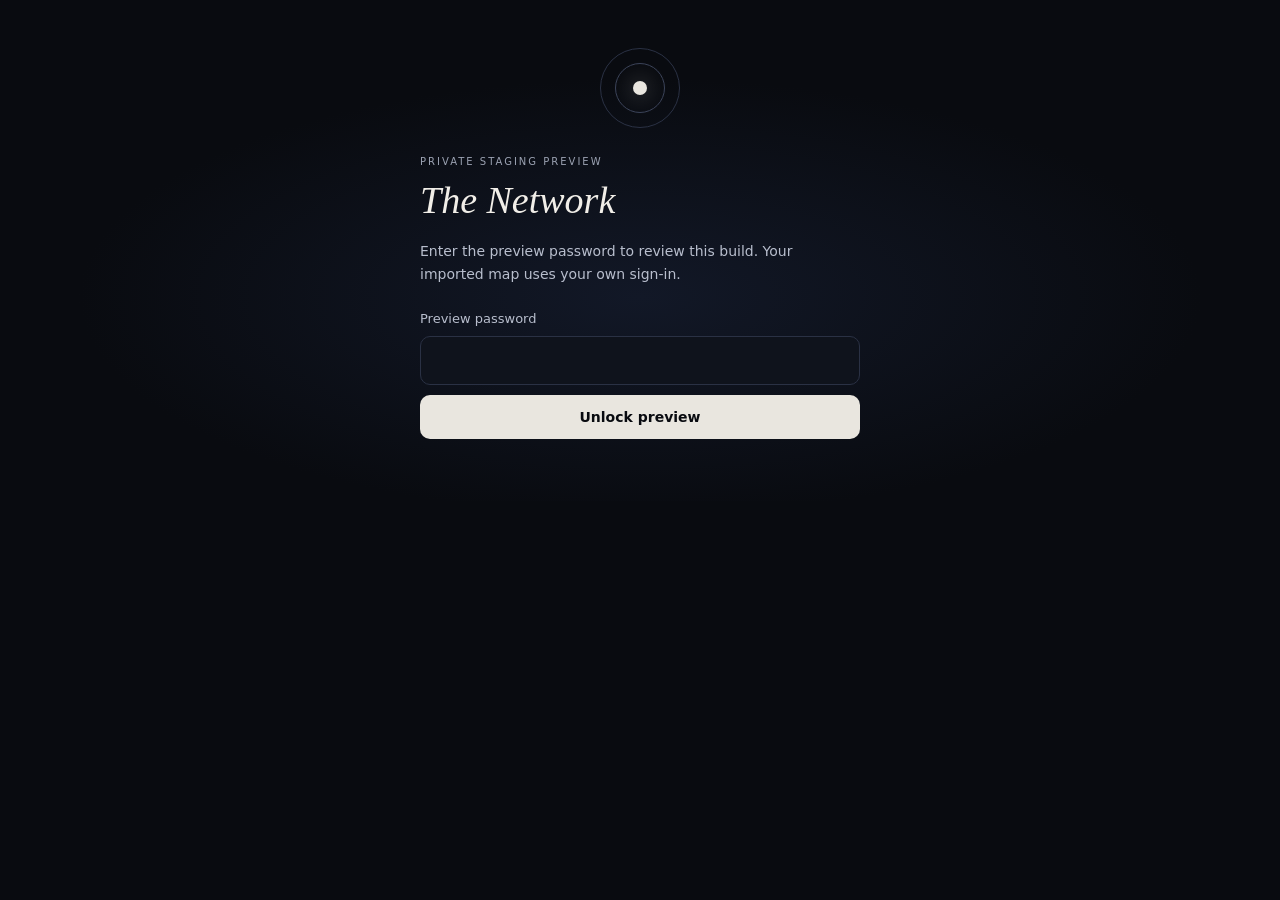
==== index.html @ bd2edf00 "Correct preview login copy and Google origin referrer" ====
<!doctype html><html lang="en"><meta charset="utf-8"><meta name="viewport" content="width=device-width,initial-scale=1"><meta name="robots" content="noindex,nofollow,noarchive"><meta name="referrer" content="strict-origin-when-cross-origin"><title>Private network preview</title><link rel="stylesheet" href="assets/community.css"><body><main class="wrap"><div class="orb" aria-hidden="true"><span></span><span></span><span></span></div><div class="eyebrow">Private staging preview</div><h1>The Network</h1><p>Enter the preview password to review this build. Your imported map uses your own sign-in.</p><form id="stage-form"><label for="stage-password">Preview password</label><input id="stage-password" type="password" autocomplete="current-password" required><button id="stage-unlock">Unlock preview</button></form><p id="stage-notice" role="status"></p></main><script>
(()=>{
const P={"salt":"Au4tWmNJwWxFc4gWKymtRw==","iv":"fUVju9s4BcQGCVAs","ct":"70nQ4s9HuBcTxSwRVsxAvwhmeAcTKz5acmbSpIdSa2pWrrv5JM0Rvv9e3Obgh4wQY3N7e4azmtrQtSpTWzIvoyJknqyhOQp4kpd13QrbCmjyNMPVxzlf8PX3AMCC5Ah+R8bvBgmIc8z/QDS/rve4J3Kad4bZR976+WmpLRI2pNKNTR4YV02qc4V6oT5OExnTCoj4JjywV4ohoKOAaGGEwkud/knlX6H5sjfRgt7ZYydZaPcptr604xF6oxABgc4i4q6S4VBK3s25Q2++b9hs2rJvwmFNpxM1HdlEGxHNtd6itchefdnZDekB8IJCZDNvrbN7W65Jyo12flD2qgaOBmUAbul2hse4T/BZLsXY9BI4Wn2vOn4hpKvHXSPtHnzFEdkv59KawVHXqYUrbhCcXYqH94hGvtErv8AeAC7/SNYgFeosKVoTzGOuYL595V1vSMlLll9X8w7TfJ7DHj7ykXdH8Er4yYRldbYFmaNW7s94qNC2tzkXhuxbD50XWmorVvJc+KbCnrzlTFjaAky/tmYFQcn+pE/W8ICs5lgMRbIoK1BY9HumxHF+51DEkywaDHeRhDdsXpJV3Na8gwABSQtGeXSK/zTXIjuKr5/3+Vt3ZWTx9NGoQxeJqt3rB9d+X1gIlJI7jMfs/qC+/CgcnufaNbI+P5umH1KaTI32qPqMfyjvC4wW97Da8ofpBN8Fz9wf8Bph7HYKr2Ok9KVRigBJkJbCAoBBm+QKie/BVxySjpEQEWwvAcme98mHpTl08RTkbunJ02m5zJxcm4fo/QHBmb++U+74nLN6sBVYhLqhM/i3mXZTEFthgAJe7w9NT9q6877ja8o0ZH6iuNZ3gm30DsdWFN7O53KlW+pzWLKH2qjDsxDAapgKfJSeSIb8hi2fvhonbanhiMebJjJqkB4HLtB5bcdJ616cq10GrdnA2kYVxPKV0mtWmaBcP6MG4bN/BrSsGrSsi52wJv+TnmanvoGX4aV+z3iG/MDbQJMRUNEFFJgCF5Yx2Fb1U88rd6J8c4O/RzXTG4ieNi7lFfLPFjyNTI1pFWDtStrbEkwmqTv6T/e8o0qU7Ho2PSEGyp2BDpgJ3WaVAmsbcwPo9NXAec8OB9yaJy4LMz6big4Rz4FEynBKpfNtGAchjZvIK0M+Eqcu9Pom+VRbjgJlBSYGuGTnLpXCKgPOA7V5nBGGMuPm2p1Bwkmb451hG0p0ITosPlsyKTrdm/UDO+SmfpUHnI/OaIaBqt8I5TQ71LC+Bzwcn+orgSv5/wV/XK+/c6cvzbAdHmr3go8xRfcd3NFjYF4j1a88tjVExrjXZB8oKFQ8cUqwWieh66j84ss0Bf4KED4pODznW8x7zL4RX2nV8YxlVG0TCkb4ovSa4JbEcbU/i36M5lf8lh25NgUlKEwWCWZtkQTB4igV0yWy0B0uvVKsP+WFfayUjyYmy7HJDufmI3Y+CRC3N4zAOHQugOtLg0XMvzOEQ5upZj8cHyip5AKA6xfyx8W1HVQPfln0/8RXOT5XoG4ObyOHhkYTD4NjdJX1gQlrnykoVclvsnHTi4NdU1Z1+hXs9l7UD+/uuo4Zj79k2LXrUxQMa5SlhunVaaNDeZ/2/8BeScsQzz55u7JTKbifmYHSvom8sDujktqytl5MimBM8DpR88Y92GkRvSTihfV8WKESlQrcCRc+c9Q2vVw5tcSZVhNG/vTVszTrVY9fvllfzFTl4mgEdgzAQFLrNDqaZ+EY4fg+EzC5NMk0W6Z7Rs0+P9lFkIa1fV30rD6AL1qWldI+AJFQQaFk+xYGFLQDEVGhuOpS7gvEc3Q15vOQnALibeq4zEKf1f6MWcPpt20wNKwk9M9e3B3vrD4h/syQXbqvSV7Witixea3bwTUpAE3HPfWvXjW65pMwmBpt80muZ4qrLc3MgRnPlSFxhXpP111mUNGMz9k+ORjNrAyodcsq/v+hqiCWYGvbFs8SvEuBCHNW0FTKjMqoHZm+pUt3eGkynYomFaSDXxehp7a42nR8L3RcX/+9cGwrKWGXzSMyTPkEI1GvFaXi8yaS9XaKEfWBnRjPuKF3Xd5yENmNXF0bQjb4uqBMAXdX+ApfrMJ5/[base64]/nJCOwzx1DcExTqd63kO0odIflJCN2Esb945uAFaE5xoYrlUmy39AIhI5H1QV8FvqSBiBDKmQ/awIyvPzgcxoztg7C8T0AZfGLRxXIYtUQSBUpuBFuRAGNH8+18d1JXPZQiAm2Z8goIAvKL+cIZ19M21pka98rE1UFnDm8NHfOHVSRXJBfQEsdxeshSriEdqzoinSDcFMi04Z+9CexN4xVK4WZq+FDoaITGdcXqLIAPp75WM+Xtm2c3C0bZfyvsNw/[base64]/JNXsRMFtDBvplxw7J61sMFq940vpHEfSBHSX7Otn9+PpKQJ6syHt8MRQClLv6IbByAgy9OP2bFsq8OXJZ8DBfwyFjjA9rajwtN7rC2CN7/[base64]/glMbNQPvDF714neMtn4qPHPrRrcnrWxt0g7d/ypssXezIIVgtTeqpA9GmzBWmVepAgeO6PoqHuG9bfZQzWAgoAfrtvFG9TNpmcRD15WqUAaAItA+z+MWtD2rLt026LnggmiKt/M7ZouHA1QpS4Rgjt6JkmeG2RmqPCaSgytN8WxEmBQ58jTvLK6liaS5NKVjklDc4HAYoBPrdV9cu4P/6F6ZqNHHGGjDfY0/7MqTRoN7Vt7nHv8XrjolQtWhj94LADJaOH7imD4jtjKn9RH3CRHtderLU2KSZJ+r56FpE4DCZzPDMFMDPFEu0Q6CvDescxAno0oJ5l4VqytNQ4UACQDEKins0eSxBWDI6tl7N9/1hGa4d3DxnjG+6mvtRCp+71P1GyelL4FyuOtdhg86Sh9owZAHHK/2izDvQOP/FemsdmeniwYifozpoxpFq/xkbPni3FdnFZkxuDBHkAYJdbdJoHW59AyTFUeFK6Fd0zquWAydMmlO0QNAbJ/bicoCbyyvejjXaF0pNnAI1KpMf8gsR6SD2L0UvIwL6EKUjtVDJm24bng/OaWU2FVZRpbvvdrsMi2RNK+4Hp77eLR1tuMOVXsZlbwDdVT2spM5mjM8jMzUrqjBNC3J/cLCZPL/GNGFLDfHLoLLb+jaV/Zml5CZ90j4bFBnAB7+LzPI3auwAMv0Kk0s4hvqrGeK58lJkXW8P/by+vct8Gp7z9t52um1Xd1nwztNqenZ+HG54n+AYosymiIo0O/2SZb35wXw7SpaP4yhUxNv1CN+0iV5vz9njqKP2VGL02WmXdgrr1a6UY8/GiWbvo+vgrOQNfN2y7oO2y85z6Quy/c4LWKT/8PSUkwCYgs5ZD9H7f4gr4MceDplTEt1/XSzkcF8VrV8rploCA92B8rk+gpfdnjISzOJHI5blj4U6A73KrnBJQ1rloIQu8QOtkwall7HZEwGfutQhFI7TUCnfxoLgBiK2L45SnUw8GV5M9Oz57CD2UVtkTKlGUE+snmkl/nvZwtmZ78QOIJuWsattQ4E4qDF0qvHBt7FLKxX+K7aOudfdjM5XrRRSAWtQw9THRTsjza4PLqtSSiQVrHg1Yc6qlNTXZgTq8rDwLjlmEOgTLyNQcfEser3bNnmPMVbETgNJ2RDAGH1Wcd2eVjvwV+U3iHaC0OVbD7tSuZ5NIuMW21EGtFS+n3CP/CT8Fgi2gn0JexpyXh63NthVG4AuR2XEO1kaI1MNb/I/ZirjtfkD/l2NRm/jzO4OHui7ggoKpfeQ1jAIf92r6kOiv+1WHNj1vqSwE/BbP/mWPWpOPAmVn26V3geXH/u/W6W60Ar5Pxm+VXuqxL9XWmW34j4UVjuw4VTJ7v3O/[base64]/rJu5P07rda529bD0o3AvYMQBE94nRmUAnyApYQXVngIn2nN70ZCt53wSyqDK6ZDhhocNJY5mXsn2IszDX09LEU+zbT3PHJxEHQnGf9K9HCYtzzcLJ/4EF79Ve8c1NlxHdrAup5WCagDZmivInh+XNL4tI+G12rmjVWjXG85Cjh1CXel6wHI+THklJQRsmfHllrB3c2NeSEoNHDIQHTzELBe0n9khsjyOYhgWHi+ZXkqcShC4vCbrT26BMRDxIJsfnC3eOdb3XULTYADOJ/08gGvFUiQD2wDS2E9sVXpwabYN7Ljd9eHez+VuNSriL8bw7qLpGhWR0Uc9ivZK5VpVDN0uEZJijgn5ZH2uVpHe4nVlyPINuRUw9s0SBfilgjAfWCEbMMecf0EHhpOpAn7XhxPz5O2Uj4dRYvc93SAZA3NLcNZQ/[base64]/4xQnCRhxlW55j0XccPBbc1T7B9aoj107MbCvTP9zTziMTSCuEmxTE8JV9VsfU3bs+6LzpPFQbkW9Pz7Nqmh8GdIDPJ4KqDiRwyQv0jCWTv3urJv1Q/4xxipVoojcgxmrqjA8qZ9vFgWyaNFmQraN9WhIwtSefMIE+zJR+a/ILZD66D+Wc26BHwnXPAGiEO3Yx9AJieazcv+kleV2/YH1rduAGotet8n5Y4SxvsGZnZSlxwujFuepj9KeK4clSWv8tLgk7Ihk2zktYaJeFRMLTaCLEpVAGhsww4s84WhYROKE9qI1VyN6BCKcRPA1irQDG2fZkFDMSUMDSVgPPSI9btKg2cJooHkqXlIpjOWrIVjNaovwOonChjvpL5pFqJi8zAxb5/mX3Q0sOLW2bDJUHKQPLuTEoUXyi8qRprRI6y6g1WAYESHAwbZsEO9TxCmKWz+4IJ8AWpqku3m6uNMrh7oKN+E0g6T+qWrSabCJo64CGPexPB7UMsB7w/g+0F4ph/ugunJ3hyg9lynDNsjaIrilToSFS2y4mrOXM/kJ5xPKWr1APHwcy4f0cmLkHOApXQ1PZrE5U6DXaPy0AsEEeHjMnyjlwA/a14IFTEd1761XEL7KjiZDyahVCo/ELf6SsMxAcyeAmSUM7KjbUKzsXhAuFPHSmMTr6kxDM0cKDFcYjg3ZsrjBsVziMnRtJGg0f3+GOwL81T22JVd713baZrvCpVdnjAErzDbwkXdiZOPeJON9EZe3XfRb6a5qxA8EhF4dPP2F9RbPTGudVSj0SgHUpHafp5MXxnWJq39cd/o6bLg1X43tZiajHHo/[base64]/nl8kU+BRLW0cas5n05ArLH0QX51EJFpPWPS9yByvLcyOry+6+wd59JN6NC5H47er7ALMVHVwtrS4al0v1cyK6S96Yd5DbPKKBBrwplGZsWCxMhkuQ4OtmWxEwvI7dwGVAa+PZWfabfUeXMxt4FEXRr8n7Iel8Q/6GhcCJw9DEhHHG+4wrTDC6MuWkWFLrLsHPDf5Jvv3arbhsbvK9ExUnRmfAC7UH2PBzFzAnfHL8pPhNYa3IARaZwLfVkWMSBgOjzXzjBX3P2CtvCjwVXwxP5cBBeDuCEw9nD7b5o2K+XSvZeXV9OzV0oJVTwiBHqFSqOx+i9jkr1pM5kuM/HIyo52mZRkypS7MQ5aqZ0VQFDpp0Ac0sRSChF5BVTzDGo26Z2uDWHIrn88M6fJ/1sUHnCpMfJw4yI0ryhev8PX2eN6ikpYY9KvthfR+scG3VApzi4sw30DiMrxX2OpiI05IqFv3s8aPQTCqx2Ccz8u1HjV9aiM/Y5LwvzWpEv6DklC+RbLuJ7Yv61EeI335THB9Aem22DwHOq6sru050CLfYP8vlM1fvZWPEBt9NmrluAP7dHCa8bGK/yLdxyLEZwIjM6DBs7QHVj0j0+QjEGMW8SNMygUD4Bi7RZT5AV+uqPvoWv4sUZYuWmSqPLqeLBLzo4lWtemxjorGQahGZ5QEfRpPqnzs/ZTE4AtcjBdfxgJmEbl4cOJCTvSb2X1NBfU6cKBdoy02pwp+vqN4AW10E/jpfotu0NLDrOxIeKkOugqBGOEA/2RHm2sj6pnRBd5B2DENsxMv8bk84iap35wlK9XrYuwoWSERK3R0wEU2lLDzig09R3lSdlXZhrLVBmItBzlprTmdrb2M3d91o0PFsUlqUrKYEgC3gM20+qe0oNIpNQMnrAYN4bN6ZYQeogyv+SdZmO89zJEVij1zrXuJMQRp/jUWg8+QlSR4UZrygf5cD3KyAvdkCH3bKcq3vqfn76jEQGA/g7AAhQlgSJMvNnL8Ns6IFo5mlj7eygPoWUJqweqZyvxOdk/UeG30oFOaRlDM4w8Kawtf1PAptiS3GpnXxtTQMpxm3XtJseA0yleR8PuvZoMSSnoYC9+/5iROZSWf3MSG7I28I5E0oPfiqSmEFQgJUrrCd8yz+1No2GS6UTfUW/XN65lKpITNyA+pwvv5Gay80N0DSSgo9Wi8sxi9Tvkdr1Yv/k8WEcons2eTDH0gjW0MlSAvNVO0gKip24bx1JMi84mtWY5TedTxSCc1joVfRMVfSi4ppm9Hr4eWLRPVLEOrwhRgrCZx0A1BOvEp0+Sk7vVj0gbeW8Il7RFOJP0M/ByY5xZU40sC3dnjfNeUxmZ8eOI98E3Jq20WwVGkalUE30ncR811wW/poHspbgfMC0zZz2uXnrSehq8YCK2stMF8eyLHL16DEy/nlmwi2xSsd5VTHwT66M4pOsFrxCGNXPUcLse/dSEU2CwNvJ/ULI3nAS1mHZa3ASqcGHeGW9c7hQI6CQeRDaGFcRByLvuBGRIYbVPxwgmOBl8KueeT7zx1P5lWLv9ch4i7vZDpq3EdcySkXMb3/Kqwqi6P6p7P1sewzG46pyKttIps4dDz3XVcYdl9SynbzlHaEU5Ap6QazkESKa9B1aKS4Ql0ytAK5b0gOyy4H+5d9aaCh+d66XG29pBFpoEdxlXh4Rg+mURsASY7V40q9uoL4pew74zdCOPPB/sC+j/HsdXOO0R03RTstlOR6N+N9w/IbzkN7eKE1MKgxK3UZPJYa3ipC3JiYRdvc4wNv9mSzJzDMYzF/VvFZ7+T7VV/rIReguPYQ2cPevMc0Qw+6vSdMKY0RDRhBsaNSPt9BuZR4i4mDa+RPHoJOFVutgxx05DL6DC8o6BOzw29OKOkH2crfoZPgSIYr7UcwPKf2EuGVc51Pf5vtmvIYpVv66EeUKzSuQM/0xfQDKIYkGls6sbGNMpCROTWiJhF5FIa8xbtpwlAOE7z/VM+CbZ5V+jCPSD2VPZYlZhiBt1SWE0u+/sBu03cJotGJeAl4NMsjA/CUIG5dZIoVwHWjJ0NWLO7crL9LNHeR3c6C8yV2zaOQjHkgSHPm/0eScxTQC32UYbVwlzWixeDQumYlrVkdnn+mCEp4vm1FWYkt6DpThA9ZJK7Y9Cv65Scbgd/FNR7+qjdX4eUDdntjkWmdCD+rHZbZsCpNpUpG6YGJqUkfIj5HECnkzUAhat47WbGIsk7C24ZdBRhpJY6/8YsRbwkxeEW0EnSClSy+ZDWRJXh+YqNW4y7jG/H8gsky9Nzbb46tA9SUrVbPkmkZ9jxmVWkl8pi6nUxbkh2/Kk0Rmcy1UNbYth2z9fOjPx9EEy9jBo59jIV014BM6ybQOZmO4bD6DFLiXKjijKKFB5Et0jKqA0lYkbCxmOBMvWNMmkPlUwqcZbg/Z0/tdUPoxfe1MKYA0FuOc++YSF0R5ahXV++vtrnvCSPqWHxIdCFjjvBcc9wve6Cnzwfi9OiBvy6GgEBfA7l967mseTqdk/q6RzRgK9MHreM/6vbSrHskEDpRgmH3gxkoLcSglKK0t8iWng95hzU8XA4Sny8Ns1PP3EB5JZOV5aENj/4o1AkRTtB+1BvU5bMPm00a20Y7QppYJaP7c8KIuwA3oSVBqtNZCMN1X35nDEs5Q9w1pPfp9IDOlahnZmMJOLY2n+UlCQ66Uy33KgTVLB2fUSe7KBDpyNWxZajOrMCUqaGjCYTwvr9k3uw9+xbP5dK7tJ+sil8i7bWtX2V1a/iuEQM68argBZZ2TtModoZtUEZquNcxpn3iEJ9cLlrmS5iVaAYD8iyr2qsFWqtN7nNZapZpDOPy9U+1wdup0Snna51dH/Z4MhSuwaetaU/FWXit90nYCe85d30HyiZPlJEzfy4TJQhCT4LtvMtAZFeR0JAqxkIlK3FtLbrNfzIMu5VXzN7xuhko9h56oZ/rorbXgTtRIZqMtHiWz2zwMnOzC4VSRlA1jsUz5QqNthy9yCn+CKHWS+Mf3DzTTkfF91KOjJcru5RVwlPHI+ddTsOJF2bpt/NUgpLJp44PML9zbagHVsCadC+e2sEMxjx4EgxtYkSgzcFBJDn88otnPJvnBbW+lzpIhe7XzhkSPmdQAhGtEBSFWZ+tIo1mCi+0Ys+b75iPfX4rb6gPZqw73cfNZ9PRsEmmkkpSxLNlGJtUpI4eQZO9JV3kJjkNdnareNqrHb34h4Dbc/+GsA+NHaAN3sXlrZ8wQirdeE87OhF8VvQq335Od6E1RICbw/8/[base64]/DrK+hrvgQImqgIi3p9UnRbqqSxF33gITR9Yfzg/Dto5mdcFp+wvoZtP/awbpvrnYB15lhxR2HDvhcxI7NfRtsMC+MNwDGSuTrevNZ5mV+wZtUxkftwibsjkQTYEfj5jfOZ/ci7Bud82ps7K95VcH2t/2g1onkQD5HiVrhkiU6bwX5mb8OBrvD4Dp5O8xqX7bMxxHyG33V1UWEq8H6Ql2UIjbUlZiu5WXH9Th8hPSXCxxE3pd5XFXZXYCSQkswWAZv5M8CRNq7dEXgJPYAHKu6PqPTh2nBNU/y30LBTZDpfOfOoE9/Jl5Be0vvofROwiOs1U9ITmnR5wBzqDMTlJX3VlLh0lIFVdC/B9j2uhrZh4jSsxMLM00DD0dfdYZozArKM57blMKwz58RF52aUxwzHLWP28z5XHtdRYOLJFYcn/9SQ/WFlHzBSft21UIwtnBshs2Vujqr/z0IXeLDgjdbzVIdP7URY5fzq3UYHuZXLNHLSLNJRsqnvJUS2gVtZaODPsmT9lDZrqfbAZ5CQo77HEayUh8gwA8KXArIDEuOnd9K6qVPl9esoKrN6/XJJ2g6dF0TAvB/vnBgFWq+uQtcmtnUgqOXnF8vpGkevjqSpq/ndaA2Hq5UCQqOJUclNTtEM0GSY0gt6kawaKkF48/D8nLIp/EoD7gbc6ovegb8L+ZEbohA/bEm0URarKW4MrarNGT0pFjc2mCCBY11Ut9R6kzmurD/uGTiKtFh0/k2ODlQ2tI/uDf2+g/hMKJ1fwseENp+TmZfN/my9ENm9RAwhONEtHgV8LGlO/yxOG7oXRj3zUoparA+MjINtnC19ka3cL6xS58KV3VnwjdOKBC+/BpGY0lG8MT4Ah5g8KfGvfAccIUTsBK+S/QnCKu/u8fMn1H1FWSz+cSHitREO/JnTfIzWUptdXLlMwVT1Fal9SuSDBqYK4/MRPtca69BDTnulSBO0KSAkZaoFNl+/TOTLbOnkAuZ1poP74EIT6Z3n+pTXL17u2u+I5COisABbBqZOy6RDlSVs/e+JsKjnWGIDDVrMiTMI0UMrq3sewOMe7Ay+vlsM7fm4B2pnjXosvb/HnIvbdBJ8Z+vE3F4kIlUs976oxbVCTaKGVFXj8n8RyXbJkXV1T3NhXJYTqcI7mnKl35+rtCSVUkevtBfL4xIgW/[base64]/nbfFf234wrQmgRWeuTurHRDJaZcg5/wfaaJYpyuLgtJ3ZWaFZApQkeqMfBxcxpNibX1DD/O14PoRep8EcFGWkAw1BnaXDR5Vtbb3nIEslakVFP7J3r0k5tcdjO6M434YbIKxfVSdvjL+r2y0pJJpYm0YUMDwA93vJtfypqjlTMl5TeeOy/[base64]/J97x9gokzA+kqV3EFIcIZA8dySwBAM2pcDcaJIXobbLrDv3+HKMI2ZrJMWc23ZO4y3xC62y5Id1PmACd3n+G89cGyCBcfCRcMBCQMNelymi2OThgPUSLhLSd47UCu5bGakbmg/pfm6BeEyNwNH5UIfI0PueInzzWZ2+zy2tagQy49bSWQqjIuYnlDQrqZdE8RIQoAh8h/PvCNU753Z6WfBdXFF6yLDDmx9j8zdFMbPrTOphU1GLYpuAhFpt/zarJ2rqQeLiqd/cb1BVk0cCIaM7ioeAVqxyz9Faexq1oXmGOuRqBME/yxCdQ3xJpQlmHl3s/4Z9BbvESCypT96D5CqTY00BNnjPvPP0O1J2fHMzt9YBqOge1BVJvJcX6RZi4QKJVdhNOiPrqu83O26MKftzBpTfSAdYOH9+oS7oQCaUPGKCNQBDhe1BQnB0EJaykzmYtVMuAqMgrZxEuSvY3O+dVA4LshryagLTsRxcwjywyW0RDJutGYR1/XGBHi9vvK5srAQI69xk8sMROw3i1HiZofGD1NahwUU9u3OZWhZmkyBZOjpptzeUj6Yk5rR9DVhoPxw71lGz8W1EZoXsIq0ST163UcvQWVita9dqWnficfIGMQE32wX4fQlJ9CIRmWxe7pQtZVudKjTxpw3zL8/QYjWv5lQcABFJibK4csAlA/QnkEHfEIknkpgtY/Hl6GhPgtDSS8ul2tKYOsH8l7oc/9aubivnNsjSGbdApwb3ES+HtkCeaPMZz6JHg==","iter":600000};
const u=s=>Uint8Array.from(atob(s),c=>c.charCodeAt(0));
document.getElementById('stage-form').onsubmit=async e=>{e.preventDefault();const button=document.getElementById('stage-unlock'),notice=document.getElementById('stage-notice');let password=document.getElementById('stage-password').value;button.disabled=true;notice.textContent='Unlocking…';try{const base=await crypto.subtle.importKey('raw',new TextEncoder().encode(password),'PBKDF2',false,['deriveKey']);const key=await crypto.subtle.deriveKey({name:'PBKDF2',hash:'SHA-256',salt:u(P.salt),iterations:P.iter},base,{name:'AES-GCM',length:256},false,['decrypt']);const pt=await crypto.subtle.decrypt({name:'AES-GCM',iv:u(P.iv)},key,u(P.ct));const html=new TextDecoder().decode(pt);new Uint8Array(pt).fill(0);document.open();document.write(html);document.close();const demo=document.getElementById('pw');if(demo&&document.getElementById('f')){demo.value=password;document.getElementById('f').requestSubmit();}password='';}catch{password='';notice.textContent='Wrong preview password.';button.disabled=false;document.getElementById('stage-password').value='';}};
})();
</script></body></html>
---- assets/community.css ----
@font-face {
  font-family: NS, "Noto Sans", sans-serif;
  font-weight: 300;
  src: url([data-uri])
    format("woff");
}
@font-face {
  font-family: NS, "Noto Sans", sans-serif;
  font-weight: 400;
  src: url([data-uri])
    format("woff");
}
@font-face {
  font-family: NS, "Noto Sans", sans-serif;
  font-weight: 600;
  src: url([data-uri])
    format("woff");
}
@font-face {
  font-family: NSerif, "Noto Serif", serif;
  font-style: italic;
  font-weight: 300;
  src: url([data-uri])
    format("woff");
}
@font-face {
  font-family: NSerif, "Noto Serif", serif;
  font-style: italic;
  font-weight: 400;
  src: url([data-uri])
    format("woff");
}
:root {
  --bg: #090b10;
  --ink: #e9e6df;
  --mute: #9ca3b3;
  --line: #2a3144;
  color-scheme: dark;
}
* {
  box-sizing: border-box;
}
html,
body {
  margin: 0;
  min-height: 100%;
  background: var(--bg);
  color: var(--ink);
  font-family: NS, "Noto Sans", system-ui, sans-serif;
}
body {
  background: radial-gradient(ellipse at 50% 55%, #121827 0%, #090b10 62%);
}
[hidden] {
  display: none !important;
}
.wrap {
  width: min(440px, 88vw);
  margin: 48px auto;
  padding-bottom: 48px;
}
.back {
  display: block;
  margin-bottom: 30px;
  font-size: 13px;
  color: var(--mute);
  text-decoration: none;
}
.orb {
  width: 80px;
  height: 80px;
  margin: 0 auto 28px;
  position: relative;
}
.orb span {
  position: absolute;
  inset: 0;
  border: 1px solid #2a3144;
  border-radius: 50%;
}
.orb span:nth-child(2) {
  inset: 15px;
  border-color: #3a4258;
}
.orb span:nth-child(3) {
  inset: 33px;
  background: #e9e6df;
  border: none;
  box-shadow: 0 0 24px #e9e6df70;
}
.eyebrow {
  font-size: 10px;
  letter-spacing: 0.2em;
  text-transform: uppercase;
  color: var(--mute);
}
h1 {
  font-family: NSerif, "Noto Serif", Georgia, serif;
  font-style: italic;
  font-weight: 300;
  font-size: 38px;
  line-height: 1.14;
  margin: 12px 0 18px;
  color: #f1eee8;
}
p {
  font-size: 14px;
  line-height: 1.65;
  color: #b8becd;
}
form {
  display: grid;
  gap: 10px;
  margin-top: 24px;
}
label {
  font-size: 13px;
  color: #b8becd;
}
input,
select {
  width: 100%;
  background: #0f131c;
  border: 1px solid var(--line);
  color: var(--ink);
  border-radius: 10px;
  padding: 14px 16px;
  font:
    16px NS,
    system-ui,
    sans-serif;
}
input:focus,
select:focus {
  outline: 1px solid #e9b65a;
}
button,
.button {
  display: block;
  background: #e9e6df;
  color: #090b10;
  border: 0;
  border-radius: 10px;
  padding: 14px 18px;
  font:
    600 14px NS,
    system-ui,
    sans-serif;
  cursor: pointer;
  text-decoration: none;
  text-align: center;
}
button:disabled {
  opacity: 0.5;
  cursor: wait;
}
.fine {
  font-size: 12px;
  color: var(--mute);
}
.secondary {
  background: #0f131c;
  color: var(--ink);
  border: 1px solid var(--line);
}
#saved {
  border-top: 1px solid var(--line);
  margin-top: 28px;
  padding-top: 24px;
}
#notice:not(:empty) {
  position: fixed;
  z-index: 30;
  bottom: 18px;
  left: 50%;
  transform: translateX(-50%);
  width: min(500px, 90vw);
  padding: 14px 18px;
  border: 1px solid #745849;
  border-radius: 10px;
  background: #171720;
  color: #f0c8ac;
  font-size: 13px;
}
#map-frame {
  position: fixed;
  inset: 0;
  width: 100%;
  height: 100%;
  border: 0;
  background: var(--bg);
}
#lock {
  position: fixed;
  bottom: 16px;
  right: 24px;
  z-index: 10;
  padding: 10px 14px;
  border: 1px solid #3a4258;
  background: #0f131c;
  color: var(--ink);
  font-weight: 400;
  font-size: 13px;
}
@media (max-width: 760px) {
  .wrap {
    margin-top: 24px;
  }
  h1 {
    font-size: 34px;
  }
  #lock {
    bottom: 74px;
    right: 50%;
    transform: translateX(50%);
    font-size: 12px;
    padding: 8px 10px;
  }
}

@media (max-width: 760px) {
  #lock {
    top: 8px;
    right: 16px;
    bottom: auto;
    transform: none;
    padding: 6px 9px;
    font-size: 11px;
  }
}
.wide {
  width: min(720px, 90vw);
}
.toolbar {
  display: flex;
  gap: 10px;
  justify-content: flex-end;
  margin: 18px 0;
}
.toolbar button {
  flex: 0 1 auto;
}
.source-grid {
  display: grid;
  grid-template-columns: 1fr 1fr;
  gap: 12px;
  margin: 24px 0;
}
.source {
  text-align: left;
  background: #101622;
  border: 1px solid #2a3144;
  color: #e9e6df;
  padding: 20px;
}
.source:hover {
  border-color: #e9b65a;
}
.source strong {
  display: block;
  font-size: 16px;
  margin-bottom: 8px;
}
.source span {
  font-weight: 400;
  color: #9ca3b3;
  font-size: 12px;
}
.back-button {
  margin: 0 0 28px;
  padding: 8px 12px;
  font-size: 12px;
}
h2 {
  font-size: 18px;
  font-weight: 500;
}
a {
  color: #b9c8e8;
}
.mapping-grid {
  display: grid;
  grid-template-columns: 1fr 1fr;
  gap: 14px;
}
.mapping-grid label {
  display: flex;
  flex-direction: column;
  gap: 6px;
}
select[multiple] {
  min-height: 94px;
}
.preview-table {
  overflow: auto;
  border: 1px solid #2a3144;
  border-radius: 10px;
}
table {
  width: 100%;
  border-collapse: collapse;
  font-size: 13px;
}
th,
td {
  text-align: left;
  padding: 12px;
  border-bottom: 1px solid #2a3144;
  overflow-wrap: anywhere;
  max-width: 250px;
}
th {
  color: #9ca3b3;
  font-weight: 500;
}
#google-signin,
#mygate-start {
  margin-top: 24px;
}
#import-file {
  margin-top: 12px;
}
#add-contacts {
  position: fixed;
  bottom: 16px;
  right: 158px;
  z-index: 10;
  padding: 10px 14px;
  border: 1px solid #3a4258;
  background: #0f131c;
  color: #e9e6df;
  font-weight: 400;
  font-size: 13px;
}
#source-guide li {
  color: #b8becd;
  font-size: 14px;
  line-height: 1.7;
  margin-bottom: 8px;
}
@media (max-width: 480px) {
  .source-grid {
    grid-template-columns: 1fr;
  }
  .mapping-grid {
    grid-template-columns: 1fr;
  }
  .toolbar {
    flex-wrap: wrap;
  }
  .source {
    padding: 16px;
  }
  .wrap {
    padding-bottom: 70px;
  }
}
@media (max-width: 760px) {
  #add-contacts {
    bottom: 74px;
    right: 50%;
    transform: translateX(50%);
    padding: 8px 12px;
    font-size: 12px;
  }
}
/* Community-first landing, using the map's existing dark palette and serif type. */
html{scroll-behavior:smooth}.homepage{max-width:1240px;margin:auto;padding:24px 40px 56px}.home-nav{display:flex;justify-content:space-between;align-items:center;gap:20px;margin-bottom:76px}.home-nav a,.demo-footer a{color:#b6bebd;text-decoration:none;font-size:13px}.brand{letter-spacing:3px;font-size:20px!important;color:#f0e7d6!important}.brand span{font-size:11px;letter-spacing:0;margin-left:12px;color:#8c9697}.home-hero{display:grid;grid-template-columns:1fr 1fr;gap:60px;align-items:center}.home-copy{max-width:430px}.home-copy h1{font-size:70px;font-weight:400;line-height:1.05;letter-spacing:-2px;margin:20px 0}.home-copy em,.demo-heading em{color:#d8cead;font-family:Georgia,serif;font-weight:400}.home-description{font-size:16px;line-height:1.7;color:#a6afb3;margin-bottom:24px}.home-copy .fine{font-size:11px;line-height:1.7;color:#828b93}.home-copy #create-form{margin-top:0}.login-divider{display:flex;align-items:center;gap:12px;color:#778187;font-size:11px;margin:22px 0 2px}.login-divider:before,.login-divider:after{content:'';height:1px;background:#283037;flex:1}.hero-network svg{width:100%;height:auto;display:block}.network-caption{text-align:center;color:#8f999e;font-size:12px;letter-spacing:.4px}.status-dot{display:inline-block;width:5px;height:5px;border-radius:50%;background:#b6c7a2;margin-right:7px}.demo-section{max-width:1400px;margin:0 auto;padding:50px 40px 32px;border-top:1px solid #242b34}.demo-heading{display:flex;justify-content:space-between;gap:24px;align-items:end;margin-bottom:28px}.demo-heading h2{font-size:46px;line-height:1.08;font-family:Georgia,serif;font-weight:400;margin:14px 0}.demo-heading p{font-size:14px;color:#8f999e;max-width:530px;line-height:1.7}.demo-heading button{flex-shrink:0;margin:0 0 10px}.demo-section iframe{display:block;width:100%;height:710px;border:1px solid #2a323b;border-radius:18px;background:#0c1019}.demo-footer{display:flex;justify-content:space-between;gap:22px;padding:25px 0}.home-copy details{margin:20px 0;color:#aab3b8;font-size:13px}.home-copy summary{cursor:pointer}#export-contacts{position:fixed;bottom:16px;right:225px;z-index:10;padding:10px 14px;border:1px solid #3a4258;background:#0f131c;color:#e9e6df;font-weight:400;font-size:13px}
@media(max-width:760px){.homepage{padding:22px 22px 36px}.home-nav{margin-bottom:42px}.brand span{display:none}.home-hero{grid-template-columns:1fr;gap:20px}.home-copy{max-width:none}.home-copy h1{font-size:54px}.hero-network{max-width:320px;margin:auto}.demo-section{padding:34px 16px 20px}.demo-heading{display:block}.demo-heading h2{font-size:37px}.demo-heading button{margin-top:8px}.demo-section iframe{height:690px;border-radius:12px}.demo-footer{flex-wrap:wrap;font-size:12px}#export-contacts{top:8px;bottom:auto;right:104px;padding:7px 10px;font-size:11px}.home-copy .fine{font-size:12px}}
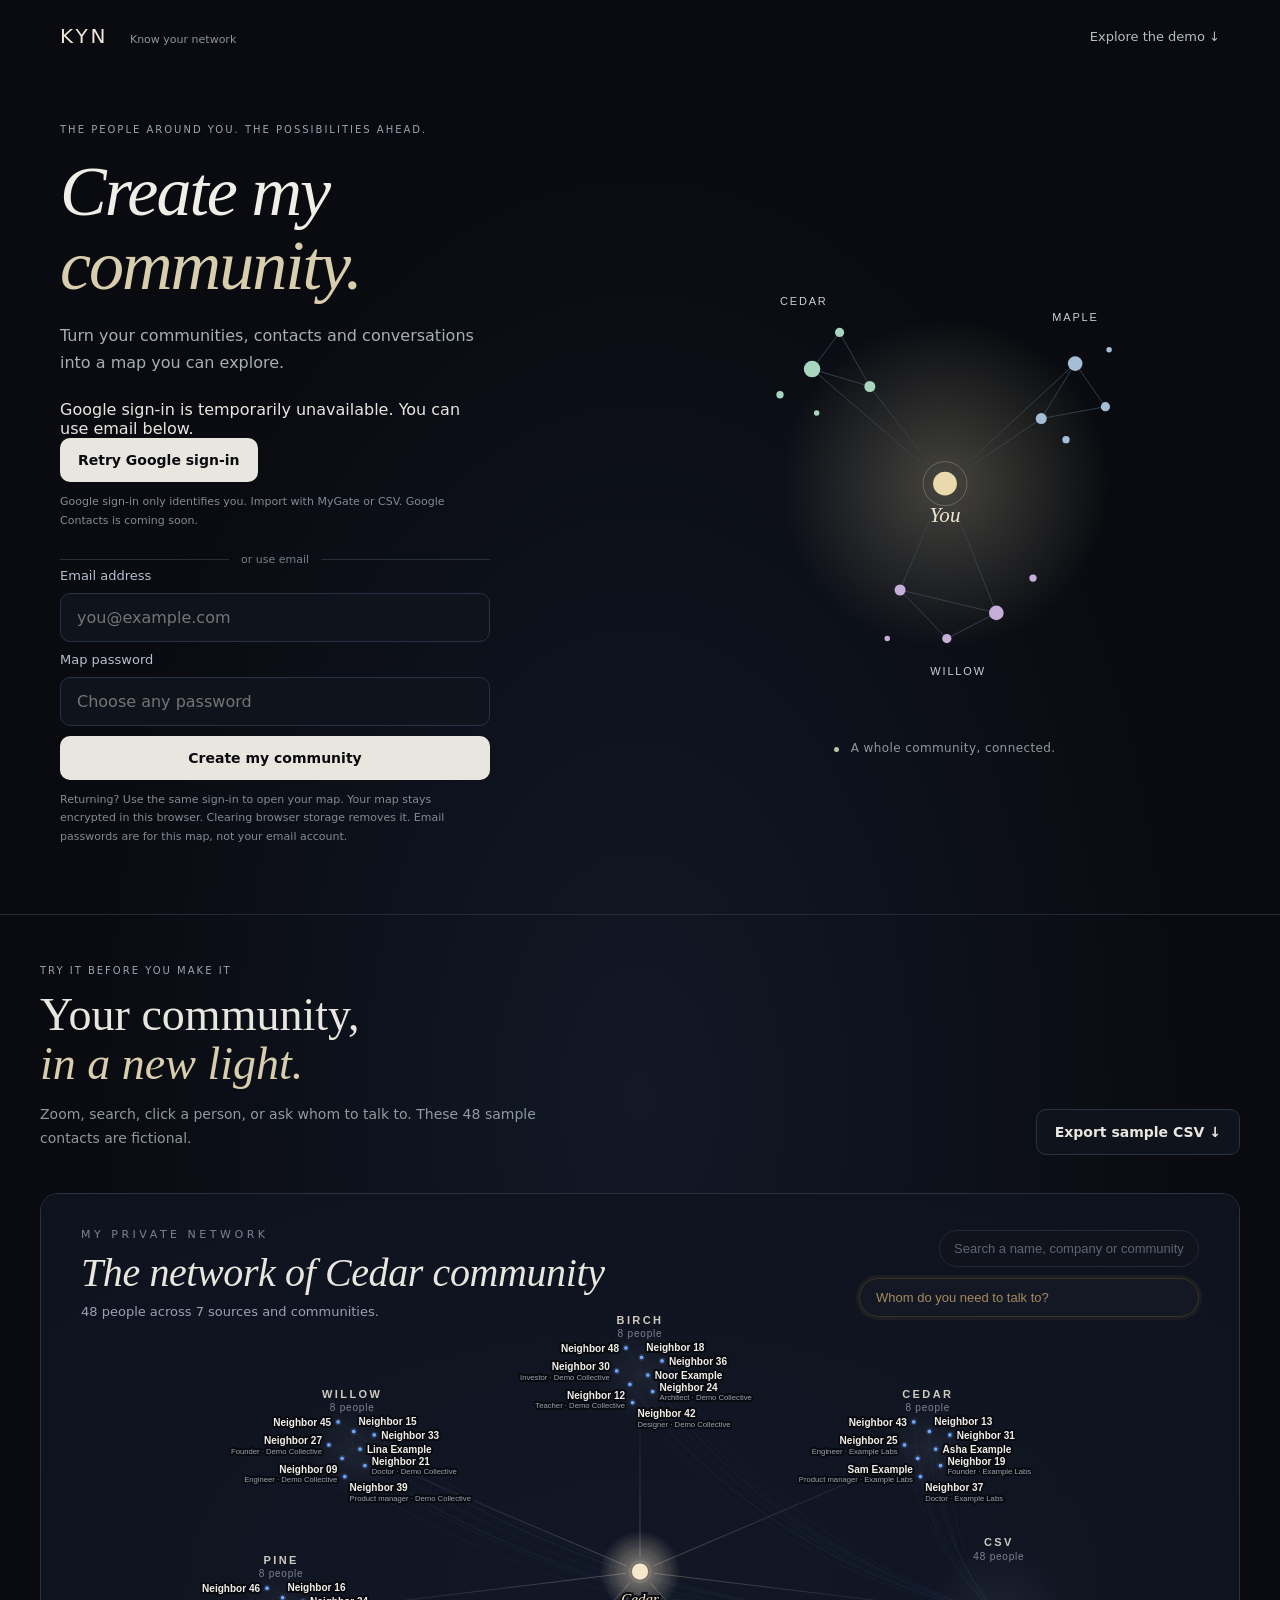
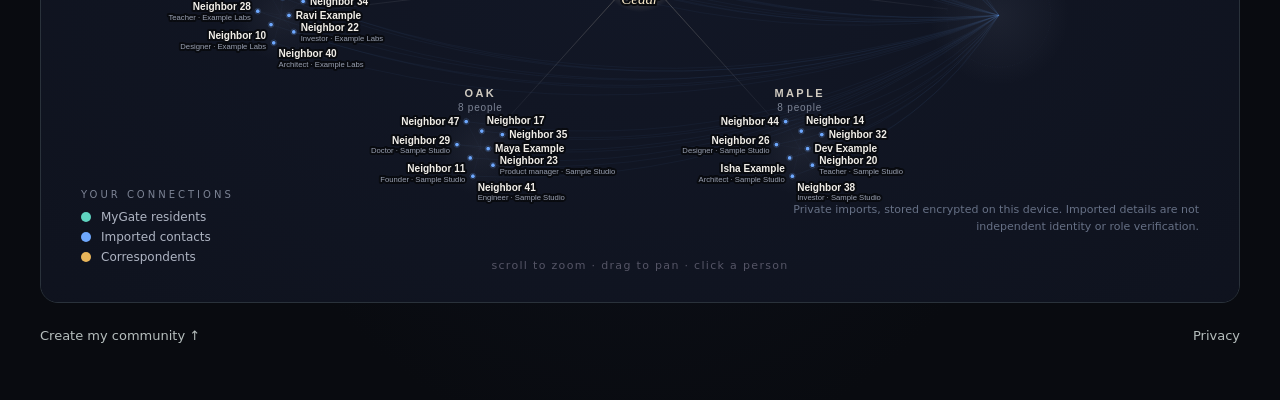
==== commit 05ff0fea: "Ungated index" ====
--- a/index.html
+++ b/index.html
@@ -1,7 +1,232 @@
-<!doctype html><html lang="en"><meta charset="utf-8"><meta name="viewport" content="width=device-width,initial-scale=1"><meta name="robots" content="noindex,nofollow,noarchive"><meta name="referrer" content="strict-origin-when-cross-origin"><title>Private network preview</title><link rel="stylesheet" href="assets/community.css"><body><main class="wrap"><div class="orb" aria-hidden="true"><span></span><span></span><span></span></div><div class="eyebrow">Private staging preview</div><h1>The Network</h1><p>Enter the preview password to review this build. Your imported map uses your own sign-in.</p><form id="stage-form"><label for="stage-password">Preview password</label><input id="stage-password" type="password" autocomplete="current-password" required><button id="stage-unlock">Unlock preview</button></form><p id="stage-notice" role="status"></p></main><script>
-(()=>{
-const P={"salt":"Au4tWmNJwWxFc4gWKymtRw==","iv":"fUVju9s4BcQGCVAs","ct":"70nQ4s9HuBcTxSwRVsxAvwhmeAcTKz5acmbSpIdSa2pWrrv5JM0Rvv9e3Obgh4wQY3N7e4azmtrQtSpTWzIvoyJknqyhOQp4kpd13QrbCmjyNMPVxzlf8PX3AMCC5Ah+R8bvBgmIc8z/QDS/rve4J3Kad4bZR976+WmpLRI2pNKNTR4YV02qc4V6oT5OExnTCoj4JjywV4ohoKOAaGGEwkud/knlX6H5sjfRgt7ZYydZaPcptr604xF6oxABgc4i4q6S4VBK3s25Q2++b9hs2rJvwmFNpxM1HdlEGxHNtd6itchefdnZDekB8IJCZDNvrbN7W65Jyo12flD2qgaOBmUAbul2hse4T/BZLsXY9BI4Wn2vOn4hpKvHXSPtHnzFEdkv59KawVHXqYUrbhCcXYqH94hGvtErv8AeAC7/SNYgFeosKVoTzGOuYL595V1vSMlLll9X8w7TfJ7DHj7ykXdH8Er4yYRldbYFmaNW7s94qNC2tzkXhuxbD50XWmorVvJc+KbCnrzlTFjaAky/tmYFQcn+pE/W8ICs5lgMRbIoK1BY9HumxHF+51DEkywaDHeRhDdsXpJV3Na8gwABSQtGeXSK/zTXIjuKr5/3+Vt3ZWTx9NGoQxeJqt3rB9d+X1gIlJI7jMfs/qC+/CgcnufaNbI+P5umH1KaTI32qPqMfyjvC4wW97Da8ofpBN8Fz9wf8Bph7HYKr2Ok9KVRigBJkJbCAoBBm+QKie/BVxySjpEQEWwvAcme98mHpTl08RTkbunJ02m5zJxcm4fo/QHBmb++U+74nLN6sBVYhLqhM/i3mXZTEFthgAJe7w9NT9q6877ja8o0ZH6iuNZ3gm30DsdWFN7O53KlW+pzWLKH2qjDsxDAapgKfJSeSIb8hi2fvhonbanhiMebJjJqkB4HLtB5bcdJ616cq10GrdnA2kYVxPKV0mtWmaBcP6MG4bN/BrSsGrSsi52wJv+TnmanvoGX4aV+z3iG/MDbQJMRUNEFFJgCF5Yx2Fb1U88rd6J8c4O/RzXTG4ieNi7lFfLPFjyNTI1pFWDtStrbEkwmqTv6T/e8o0qU7Ho2PSEGyp2BDpgJ3WaVAmsbcwPo9NXAec8OB9yaJy4LMz6big4Rz4FEynBKpfNtGAchjZvIK0M+Eqcu9Pom+VRbjgJlBSYGuGTnLpXCKgPOA7V5nBGGMuPm2p1Bwkmb451hG0p0ITosPlsyKTrdm/UDO+SmfpUHnI/OaIaBqt8I5TQ71LC+Bzwcn+orgSv5/wV/XK+/c6cvzbAdHmr3go8xRfcd3NFjYF4j1a88tjVExrjXZB8oKFQ8cUqwWieh66j84ss0Bf4KED4pODznW8x7zL4RX2nV8YxlVG0TCkb4ovSa4JbEcbU/i36M5lf8lh25NgUlKEwWCWZtkQTB4igV0yWy0B0uvVKsP+WFfayUjyYmy7HJDufmI3Y+CRC3N4zAOHQugOtLg0XMvzOEQ5upZj8cHyip5AKA6xfyx8W1HVQPfln0/8RXOT5XoG4ObyOHhkYTD4NjdJX1gQlrnykoVclvsnHTi4NdU1Z1+hXs9l7UD+/uuo4Zj79k2LXrUxQMa5SlhunVaaNDeZ/2/8BeScsQzz55u7JTKbifmYHSvom8sDujktqytl5MimBM8DpR88Y92GkRvSTihfV8WKESlQrcCRc+c9Q2vVw5tcSZVhNG/vTVszTrVY9fvllfzFTl4mgEdgzAQFLrNDqaZ+EY4fg+EzC5NMk0W6Z7Rs0+P9lFkIa1fV30rD6AL1qWldI+AJFQQaFk+xYGFLQDEVGhuOpS7gvEc3Q15vOQnALibeq4zEKf1f6MWcPpt20wNKwk9M9e3B3vrD4h/syQXbqvSV7Witixea3bwTUpAE3HPfWvXjW65pMwmBpt80muZ4qrLc3MgRnPlSFxhXpP111mUNGMz9k+ORjNrAyodcsq/v+hqiCWYGvbFs8SvEuBCHNW0FTKjMqoHZm+pUt3eGkynYomFaSDXxehp7a42nR8L3RcX/+9cGwrKWGXzSMyTPkEI1GvFaXi8yaS9XaKEfWBnRjPuKF3Xd5yENmNXF0bQjb4uqBMAXdX+ApfrMJ5/[base64]/nJCOwzx1DcExTqd63kO0odIflJCN2Esb945uAFaE5xoYrlUmy39AIhI5H1QV8FvqSBiBDKmQ/awIyvPzgcxoztg7C8T0AZfGLRxXIYtUQSBUpuBFuRAGNH8+18d1JXPZQiAm2Z8goIAvKL+cIZ19M21pka98rE1UFnDm8NHfOHVSRXJBfQEsdxeshSriEdqzoinSDcFMi04Z+9CexN4xVK4WZq+FDoaITGdcXqLIAPp75WM+Xtm2c3C0bZfyvsNw/[base64]/JNXsRMFtDBvplxw7J61sMFq940vpHEfSBHSX7Otn9+PpKQJ6syHt8MRQClLv6IbByAgy9OP2bFsq8OXJZ8DBfwyFjjA9rajwtN7rC2CN7/[base64]/glMbNQPvDF714neMtn4qPHPrRrcnrWxt0g7d/ypssXezIIVgtTeqpA9GmzBWmVepAgeO6PoqHuG9bfZQzWAgoAfrtvFG9TNpmcRD15WqUAaAItA+z+MWtD2rLt026LnggmiKt/M7ZouHA1QpS4Rgjt6JkmeG2RmqPCaSgytN8WxEmBQ58jTvLK6liaS5NKVjklDc4HAYoBPrdV9cu4P/6F6ZqNHHGGjDfY0/7MqTRoN7Vt7nHv8XrjolQtWhj94LADJaOH7imD4jtjKn9RH3CRHtderLU2KSZJ+r56FpE4DCZzPDMFMDPFEu0Q6CvDescxAno0oJ5l4VqytNQ4UACQDEKins0eSxBWDI6tl7N9/1hGa4d3DxnjG+6mvtRCp+71P1GyelL4FyuOtdhg86Sh9owZAHHK/2izDvQOP/FemsdmeniwYifozpoxpFq/xkbPni3FdnFZkxuDBHkAYJdbdJoHW59AyTFUeFK6Fd0zquWAydMmlO0QNAbJ/bicoCbyyvejjXaF0pNnAI1KpMf8gsR6SD2L0UvIwL6EKUjtVDJm24bng/OaWU2FVZRpbvvdrsMi2RNK+4Hp77eLR1tuMOVXsZlbwDdVT2spM5mjM8jMzUrqjBNC3J/cLCZPL/GNGFLDfHLoLLb+jaV/Zml5CZ90j4bFBnAB7+LzPI3auwAMv0Kk0s4hvqrGeK58lJkXW8P/by+vct8Gp7z9t52um1Xd1nwztNqenZ+HG54n+AYosymiIo0O/2SZb35wXw7SpaP4yhUxNv1CN+0iV5vz9njqKP2VGL02WmXdgrr1a6UY8/GiWbvo+vgrOQNfN2y7oO2y85z6Quy/c4LWKT/8PSUkwCYgs5ZD9H7f4gr4MceDplTEt1/XSzkcF8VrV8rploCA92B8rk+gpfdnjISzOJHI5blj4U6A73KrnBJQ1rloIQu8QOtkwall7HZEwGfutQhFI7TUCnfxoLgBiK2L45SnUw8GV5M9Oz57CD2UVtkTKlGUE+snmkl/nvZwtmZ78QOIJuWsattQ4E4qDF0qvHBt7FLKxX+K7aOudfdjM5XrRRSAWtQw9THRTsjza4PLqtSSiQVrHg1Yc6qlNTXZgTq8rDwLjlmEOgTLyNQcfEser3bNnmPMVbETgNJ2RDAGH1Wcd2eVjvwV+U3iHaC0OVbD7tSuZ5NIuMW21EGtFS+n3CP/CT8Fgi2gn0JexpyXh63NthVG4AuR2XEO1kaI1MNb/I/ZirjtfkD/l2NRm/jzO4OHui7ggoKpfeQ1jAIf92r6kOiv+1WHNj1vqSwE/BbP/mWPWpOPAmVn26V3geXH/u/W6W60Ar5Pxm+VXuqxL9XWmW34j4UVjuw4VTJ7v3O/[base64]/rJu5P07rda529bD0o3AvYMQBE94nRmUAnyApYQXVngIn2nN70ZCt53wSyqDK6ZDhhocNJY5mXsn2IszDX09LEU+zbT3PHJxEHQnGf9K9HCYtzzcLJ/4EF79Ve8c1NlxHdrAup5WCagDZmivInh+XNL4tI+G12rmjVWjXG85Cjh1CXel6wHI+THklJQRsmfHllrB3c2NeSEoNHDIQHTzELBe0n9khsjyOYhgWHi+ZXkqcShC4vCbrT26BMRDxIJsfnC3eOdb3XULTYADOJ/08gGvFUiQD2wDS2E9sVXpwabYN7Ljd9eHez+VuNSriL8bw7qLpGhWR0Uc9ivZK5VpVDN0uEZJijgn5ZH2uVpHe4nVlyPINuRUw9s0SBfilgjAfWCEbMMecf0EHhpOpAn7XhxPz5O2Uj4dRYvc93SAZA3NLcNZQ/[base64]/4xQnCRhxlW55j0XccPBbc1T7B9aoj107MbCvTP9zTziMTSCuEmxTE8JV9VsfU3bs+6LzpPFQbkW9Pz7Nqmh8GdIDPJ4KqDiRwyQv0jCWTv3urJv1Q/4xxipVoojcgxmrqjA8qZ9vFgWyaNFmQraN9WhIwtSefMIE+zJR+a/ILZD66D+Wc26BHwnXPAGiEO3Yx9AJieazcv+kleV2/YH1rduAGotet8n5Y4SxvsGZnZSlxwujFuepj9KeK4clSWv8tLgk7Ihk2zktYaJeFRMLTaCLEpVAGhsww4s84WhYROKE9qI1VyN6BCKcRPA1irQDG2fZkFDMSUMDSVgPPSI9btKg2cJooHkqXlIpjOWrIVjNaovwOonChjvpL5pFqJi8zAxb5/mX3Q0sOLW2bDJUHKQPLuTEoUXyi8qRprRI6y6g1WAYESHAwbZsEO9TxCmKWz+4IJ8AWpqku3m6uNMrh7oKN+E0g6T+qWrSabCJo64CGPexPB7UMsB7w/g+0F4ph/ugunJ3hyg9lynDNsjaIrilToSFS2y4mrOXM/kJ5xPKWr1APHwcy4f0cmLkHOApXQ1PZrE5U6DXaPy0AsEEeHjMnyjlwA/a14IFTEd1761XEL7KjiZDyahVCo/ELf6SsMxAcyeAmSUM7KjbUKzsXhAuFPHSmMTr6kxDM0cKDFcYjg3ZsrjBsVziMnRtJGg0f3+GOwL81T22JVd713baZrvCpVdnjAErzDbwkXdiZOPeJON9EZe3XfRb6a5qxA8EhF4dPP2F9RbPTGudVSj0SgHUpHafp5MXxnWJq39cd/o6bLg1X43tZiajHHo/[base64]/nl8kU+BRLW0cas5n05ArLH0QX51EJFpPWPS9yByvLcyOry+6+wd59JN6NC5H47er7ALMVHVwtrS4al0v1cyK6S96Yd5DbPKKBBrwplGZsWCxMhkuQ4OtmWxEwvI7dwGVAa+PZWfabfUeXMxt4FEXRr8n7Iel8Q/6GhcCJw9DEhHHG+4wrTDC6MuWkWFLrLsHPDf5Jvv3arbhsbvK9ExUnRmfAC7UH2PBzFzAnfHL8pPhNYa3IARaZwLfVkWMSBgOjzXzjBX3P2CtvCjwVXwxP5cBBeDuCEw9nD7b5o2K+XSvZeXV9OzV0oJVTwiBHqFSqOx+i9jkr1pM5kuM/HIyo52mZRkypS7MQ5aqZ0VQFDpp0Ac0sRSChF5BVTzDGo26Z2uDWHIrn88M6fJ/1sUHnCpMfJw4yI0ryhev8PX2eN6ikpYY9KvthfR+scG3VApzi4sw30DiMrxX2OpiI05IqFv3s8aPQTCqx2Ccz8u1HjV9aiM/Y5LwvzWpEv6DklC+RbLuJ7Yv61EeI335THB9Aem22DwHOq6sru050CLfYP8vlM1fvZWPEBt9NmrluAP7dHCa8bGK/yLdxyLEZwIjM6DBs7QHVj0j0+QjEGMW8SNMygUD4Bi7RZT5AV+uqPvoWv4sUZYuWmSqPLqeLBLzo4lWtemxjorGQahGZ5QEfRpPqnzs/ZTE4AtcjBdfxgJmEbl4cOJCTvSb2X1NBfU6cKBdoy02pwp+vqN4AW10E/jpfotu0NLDrOxIeKkOugqBGOEA/2RHm2sj6pnRBd5B2DENsxMv8bk84iap35wlK9XrYuwoWSERK3R0wEU2lLDzig09R3lSdlXZhrLVBmItBzlprTmdrb2M3d91o0PFsUlqUrKYEgC3gM20+qe0oNIpNQMnrAYN4bN6ZYQeogyv+SdZmO89zJEVij1zrXuJMQRp/jUWg8+QlSR4UZrygf5cD3KyAvdkCH3bKcq3vqfn76jEQGA/g7AAhQlgSJMvNnL8Ns6IFo5mlj7eygPoWUJqweqZyvxOdk/UeG30oFOaRlDM4w8Kawtf1PAptiS3GpnXxtTQMpxm3XtJseA0yleR8PuvZoMSSnoYC9+/5iROZSWf3MSG7I28I5E0oPfiqSmEFQgJUrrCd8yz+1No2GS6UTfUW/XN65lKpITNyA+pwvv5Gay80N0DSSgo9Wi8sxi9Tvkdr1Yv/k8WEcons2eTDH0gjW0MlSAvNVO0gKip24bx1JMi84mtWY5TedTxSCc1joVfRMVfSi4ppm9Hr4eWLRPVLEOrwhRgrCZx0A1BOvEp0+Sk7vVj0gbeW8Il7RFOJP0M/ByY5xZU40sC3dnjfNeUxmZ8eOI98E3Jq20WwVGkalUE30ncR811wW/poHspbgfMC0zZz2uXnrSehq8YCK2stMF8eyLHL16DEy/nlmwi2xSsd5VTHwT66M4pOsFrxCGNXPUcLse/dSEU2CwNvJ/ULI3nAS1mHZa3ASqcGHeGW9c7hQI6CQeRDaGFcRByLvuBGRIYbVPxwgmOBl8KueeT7zx1P5lWLv9ch4i7vZDpq3EdcySkXMb3/Kqwqi6P6p7P1sewzG46pyKttIps4dDz3XVcYdl9SynbzlHaEU5Ap6QazkESKa9B1aKS4Ql0ytAK5b0gOyy4H+5d9aaCh+d66XG29pBFpoEdxlXh4Rg+mURsASY7V40q9uoL4pew74zdCOPPB/sC+j/HsdXOO0R03RTstlOR6N+N9w/IbzkN7eKE1MKgxK3UZPJYa3ipC3JiYRdvc4wNv9mSzJzDMYzF/VvFZ7+T7VV/rIReguPYQ2cPevMc0Qw+6vSdMKY0RDRhBsaNSPt9BuZR4i4mDa+RPHoJOFVutgxx05DL6DC8o6BOzw29OKOkH2crfoZPgSIYr7UcwPKf2EuGVc51Pf5vtmvIYpVv66EeUKzSuQM/0xfQDKIYkGls6sbGNMpCROTWiJhF5FIa8xbtpwlAOE7z/VM+CbZ5V+jCPSD2VPZYlZhiBt1SWE0u+/sBu03cJotGJeAl4NMsjA/CUIG5dZIoVwHWjJ0NWLO7crL9LNHeR3c6C8yV2zaOQjHkgSHPm/0eScxTQC32UYbVwlzWixeDQumYlrVkdnn+mCEp4vm1FWYkt6DpThA9ZJK7Y9Cv65Scbgd/FNR7+qjdX4eUDdntjkWmdCD+rHZbZsCpNpUpG6YGJqUkfIj5HECnkzUAhat47WbGIsk7C24ZdBRhpJY6/8YsRbwkxeEW0EnSClSy+ZDWRJXh+YqNW4y7jG/H8gsky9Nzbb46tA9SUrVbPkmkZ9jxmVWkl8pi6nUxbkh2/Kk0Rmcy1UNbYth2z9fOjPx9EEy9jBo59jIV014BM6ybQOZmO4bD6DFLiXKjijKKFB5Et0jKqA0lYkbCxmOBMvWNMmkPlUwqcZbg/Z0/tdUPoxfe1MKYA0FuOc++YSF0R5ahXV++vtrnvCSPqWHxIdCFjjvBcc9wve6Cnzwfi9OiBvy6GgEBfA7l967mseTqdk/q6RzRgK9MHreM/6vbSrHskEDpRgmH3gxkoLcSglKK0t8iWng95hzU8XA4Sny8Ns1PP3EB5JZOV5aENj/4o1AkRTtB+1BvU5bMPm00a20Y7QppYJaP7c8KIuwA3oSVBqtNZCMN1X35nDEs5Q9w1pPfp9IDOlahnZmMJOLY2n+UlCQ66Uy33KgTVLB2fUSe7KBDpyNWxZajOrMCUqaGjCYTwvr9k3uw9+xbP5dK7tJ+sil8i7bWtX2V1a/iuEQM68argBZZ2TtModoZtUEZquNcxpn3iEJ9cLlrmS5iVaAYD8iyr2qsFWqtN7nNZapZpDOPy9U+1wdup0Snna51dH/Z4MhSuwaetaU/FWXit90nYCe85d30HyiZPlJEzfy4TJQhCT4LtvMtAZFeR0JAqxkIlK3FtLbrNfzIMu5VXzN7xuhko9h56oZ/rorbXgTtRIZqMtHiWz2zwMnOzC4VSRlA1jsUz5QqNthy9yCn+CKHWS+Mf3DzTTkfF91KOjJcru5RVwlPHI+ddTsOJF2bpt/NUgpLJp44PML9zbagHVsCadC+e2sEMxjx4EgxtYkSgzcFBJDn88otnPJvnBbW+lzpIhe7XzhkSPmdQAhGtEBSFWZ+tIo1mCi+0Ys+b75iPfX4rb6gPZqw73cfNZ9PRsEmmkkpSxLNlGJtUpI4eQZO9JV3kJjkNdnareNqrHb34h4Dbc/+GsA+NHaAN3sXlrZ8wQirdeE87OhF8VvQq335Od6E1RICbw/8/[base64]/DrK+hrvgQImqgIi3p9UnRbqqSxF33gITR9Yfzg/Dto5mdcFp+wvoZtP/awbpvrnYB15lhxR2HDvhcxI7NfRtsMC+MNwDGSuTrevNZ5mV+wZtUxkftwibsjkQTYEfj5jfOZ/ci7Bud82ps7K95VcH2t/2g1onkQD5HiVrhkiU6bwX5mb8OBrvD4Dp5O8xqX7bMxxHyG33V1UWEq8H6Ql2UIjbUlZiu5WXH9Th8hPSXCxxE3pd5XFXZXYCSQkswWAZv5M8CRNq7dEXgJPYAHKu6PqPTh2nBNU/y30LBTZDpfOfOoE9/Jl5Be0vvofROwiOs1U9ITmnR5wBzqDMTlJX3VlLh0lIFVdC/B9j2uhrZh4jSsxMLM00DD0dfdYZozArKM57blMKwz58RF52aUxwzHLWP28z5XHtdRYOLJFYcn/9SQ/WFlHzBSft21UIwtnBshs2Vujqr/z0IXeLDgjdbzVIdP7URY5fzq3UYHuZXLNHLSLNJRsqnvJUS2gVtZaODPsmT9lDZrqfbAZ5CQo77HEayUh8gwA8KXArIDEuOnd9K6qVPl9esoKrN6/XJJ2g6dF0TAvB/vnBgFWq+uQtcmtnUgqOXnF8vpGkevjqSpq/ndaA2Hq5UCQqOJUclNTtEM0GSY0gt6kawaKkF48/D8nLIp/EoD7gbc6ovegb8L+ZEbohA/bEm0URarKW4MrarNGT0pFjc2mCCBY11Ut9R6kzmurD/uGTiKtFh0/k2ODlQ2tI/uDf2+g/hMKJ1fwseENp+TmZfN/my9ENm9RAwhONEtHgV8LGlO/yxOG7oXRj3zUoparA+MjINtnC19ka3cL6xS58KV3VnwjdOKBC+/BpGY0lG8MT4Ah5g8KfGvfAccIUTsBK+S/QnCKu/u8fMn1H1FWSz+cSHitREO/JnTfIzWUptdXLlMwVT1Fal9SuSDBqYK4/MRPtca69BDTnulSBO0KSAkZaoFNl+/TOTLbOnkAuZ1poP74EIT6Z3n+pTXL17u2u+I5COisABbBqZOy6RDlSVs/e+JsKjnWGIDDVrMiTMI0UMrq3sewOMe7Ay+vlsM7fm4B2pnjXosvb/HnIvbdBJ8Z+vE3F4kIlUs976oxbVCTaKGVFXj8n8RyXbJkXV1T3NhXJYTqcI7mnKl35+rtCSVUkevtBfL4xIgW/[base64]/nbfFf234wrQmgRWeuTurHRDJaZcg5/wfaaJYpyuLgtJ3ZWaFZApQkeqMfBxcxpNibX1DD/O14PoRep8EcFGWkAw1BnaXDR5Vtbb3nIEslakVFP7J3r0k5tcdjO6M434YbIKxfVSdvjL+r2y0pJJpYm0YUMDwA93vJtfypqjlTMl5TeeOy/[base64]/J97x9gokzA+kqV3EFIcIZA8dySwBAM2pcDcaJIXobbLrDv3+HKMI2ZrJMWc23ZO4y3xC62y5Id1PmACd3n+G89cGyCBcfCRcMBCQMNelymi2OThgPUSLhLSd47UCu5bGakbmg/pfm6BeEyNwNH5UIfI0PueInzzWZ2+zy2tagQy49bSWQqjIuYnlDQrqZdE8RIQoAh8h/PvCNU753Z6WfBdXFF6yLDDmx9j8zdFMbPrTOphU1GLYpuAhFpt/zarJ2rqQeLiqd/cb1BVk0cCIaM7ioeAVqxyz9Faexq1oXmGOuRqBME/yxCdQ3xJpQlmHl3s/4Z9BbvESCypT96D5CqTY00BNnjPvPP0O1J2fHMzt9YBqOge1BVJvJcX6RZi4QKJVdhNOiPrqu83O26MKftzBpTfSAdYOH9+oS7oQCaUPGKCNQBDhe1BQnB0EJaykzmYtVMuAqMgrZxEuSvY3O+dVA4LshryagLTsRxcwjywyW0RDJutGYR1/XGBHi9vvK5srAQI69xk8sMROw3i1HiZofGD1NahwUU9u3OZWhZmkyBZOjpptzeUj6Yk5rR9DVhoPxw71lGz8W1EZoXsIq0ST163UcvQWVita9dqWnficfIGMQE32wX4fQlJ9CIRmWxe7pQtZVudKjTxpw3zL8/QYjWv5lQcABFJibK4csAlA/QnkEHfEIknkpgtY/Hl6GhPgtDSS8ul2tKYOsH8l7oc/9aubivnNsjSGbdApwb3ES+HtkCeaPMZz6JHg==","iter":600000};
-const u=s=>Uint8Array.from(atob(s),c=>c.charCodeAt(0));
-document.getElementById('stage-form').onsubmit=async e=>{e.preventDefault();const button=document.getElementById('stage-unlock'),notice=document.getElementById('stage-notice');let password=document.getElementById('stage-password').value;button.disabled=true;notice.textContent='Unlocking…';try{const base=await crypto.subtle.importKey('raw',new TextEncoder().encode(password),'PBKDF2',false,['deriveKey']);const key=await crypto.subtle.deriveKey({name:'PBKDF2',hash:'SHA-256',salt:u(P.salt),iterations:P.iter},base,{name:'AES-GCM',length:256},false,['decrypt']);const pt=await crypto.subtle.decrypt({name:'AES-GCM',iv:u(P.iv)},key,u(P.ct));const html=new TextDecoder().decode(pt);new Uint8Array(pt).fill(0);document.open();document.write(html);document.close();const demo=document.getElementById('pw');if(demo&&document.getElementById('f')){demo.value=password;document.getElementById('f').requestSubmit();}password='';}catch{password='';notice.textContent='Wrong preview password.';button.disabled=false;document.getElementById('stage-password').value='';}};
-})();
-</script></body></html>+<!doctype html>
+<html lang="en">
+  <head>
+    <meta charset="utf-8" />
+    <meta name="viewport" content="width=device-width,initial-scale=1" />
+    <meta name="referrer" content="strict-origin-when-cross-origin" />
+    <meta name="robots" content="noindex,nofollow" />
+    <title>KYN · Create my community</title>
+    <link rel="stylesheet" href="assets/community.css" />
+  </head>
+  <body>
+    <main id="setup" class="homepage">
+      <nav class="home-nav"><a class="brand" href="index.html">KYN <span>Know your network</span></a><a href="#demo-section">Explore the demo ↓</a></nav>
+      <div class="home-hero">
+        <div class="home-copy">
+          <div class="eyebrow">The people around you. The possibilities ahead.</div>
+          <h1>Create my<br><em>community.</em></h1>
+          <p class="home-description">Turn your communities, contacts and conversations into a map you can explore.</p>
+          <div id="google-login"></div>
+          <button id="google-login-start" type="button">Continue with Google</button>
+          <p class="fine">Google sign-in only identifies you. Import with MyGate or CSV. Google Contacts is coming soon.</p>
+          <div class="login-divider"><span>or use email</span></div>
+          <form id="create-form">
+            <label for="owner-email">Email address</label><input id="owner-email" type="email" autocomplete="email" required placeholder="you@example.com" />
+            <label for="password">Map password</label><input id="password" type="password" autocomplete="current-password" required placeholder="Choose any password" />
+            <button id="create" type="submit">Create my community</button>
+          </form>
+          <p class="fine">Returning? Use the same sign-in to open your map. Your map stays encrypted in this browser. Clearing browser storage removes it. Email passwords are for this map, not your email account.</p>
+          <section id="saved" hidden>
+            <details><summary>Open an earlier map</summary>
+              <form id="unlock-form"><label for="map-choice">Choose a saved map</label><select id="map-choice"></select><label for="unlock-password">Map password</label><input id="unlock-password" type="password" autocomplete="current-password" required /><button type="submit">Unlock my map</button></form>
+            </details>
+          </section>
+          <button id="reset-preview" class="secondary" type="button" hidden>Reset saved preview data</button>
+        </div>
+        <div class="hero-network" aria-label="Illustration of a community network">
+          <svg viewBox="0 0 600 560" role="img" aria-label="A community with connections across Cedar, Maple and Willow">
+            <defs><radialGradient id="glow"><stop stop-color="#f4e5b9" stop-opacity=".25"/><stop offset="1" stop-color="#f4e5b9" stop-opacity="0"/></radialGradient></defs>
+            <circle cx="300" cy="280" r="180" fill="url(#glow)"/>
+            <g stroke="#38434c" stroke-width="1"><path d="M300 280 155 155 185 115 218 174 300 280 442 149 475 196 405 209 300 280 356 421 302 449 251 396 300 280M155 155 218 174M442 149 405 209M356 421 251 396" fill="none"/></g>
+            <g fill="#a8d5be"><circle cx="155" cy="155" r="9"/><circle cx="185" cy="115" r="5"/><circle cx="218" cy="174" r="6"/><circle cx="120" cy="183" r="4"/><circle cx="160" cy="203" r="3"/></g>
+            <g fill="#a4bed7"><circle cx="442" cy="149" r="8"/><circle cx="475" cy="196" r="5"/><circle cx="405" cy="209" r="6"/><circle cx="479" cy="134" r="3"/><circle cx="432" cy="232" r="4"/></g>
+            <g fill="#c6aedb"><circle cx="356" cy="421" r="8"/><circle cx="302" cy="449" r="5"/><circle cx="251" cy="396" r="6"/><circle cx="396" cy="383" r="4"/><circle cx="237" cy="449" r="3"/></g>
+            <circle cx="300" cy="280" r="13" fill="#e9d9ad"/><circle cx="300" cy="280" r="24" fill="none" stroke="#e9d9ad" opacity=".3"/>
+            <g fill="#cbd0d2" font-family="sans-serif" font-size="12" letter-spacing="2"><text x="120" y="85">CEDAR</text><text x="417" y="103">MAPLE</text><text x="284" y="489">WILLOW</text></g>
+            <text x="300" y="322" text-anchor="middle" fill="#eee5d3" font-family="Georgia,serif" font-style="italic" font-size="23">You</text>
+          </svg>
+          <div class="network-caption"><span class="status-dot"></span> A whole community, connected.</div>
+        </div>
+      </div>
+    </main>
+    <section id="demo-section" class="demo-section">
+      <div class="demo-heading"><div><div class="eyebrow">Try it before you make it</div><h2>Your community,<br><em>in a new light.</em></h2><p>Zoom, search, click a person, or ask whom to talk to. These 48 sample contacts are fictional.</p></div><button id="sample-export" class="secondary">Export sample CSV ↓</button></div>
+      <p id="sample-loading" role="status">Loading the interactive sample…</p>
+      <iframe id="sample-map" title="Interactive sample community map" sandbox="allow-scripts" referrerpolicy="no-referrer"></iframe>
+      <div class="demo-footer"><a href="#setup">Create my community ↑</a><a href="privacy.html">Privacy</a></div>
+    </section>
+    <main id="sources" class="wrap wide" hidden>
+      <div class="toolbar">
+        <button id="view-map" class="secondary">View my map</button
+        ><button class="secondary lock-map">Sign out</button>
+      </div>
+      <div class="eyebrow">Your private network</div>
+      <h1>Add to your map</h1>
+      <p id="map-summary"></p>
+      <div class="source-grid">
+        <button class="source" data-source="MYGATE">
+          <strong>MyGate community</strong
+          ><span>Import your community privately</span>
+        </button>
+        <button class="source" data-source="GOOGLE" disabled aria-disabled="true">
+          <strong>Google Contacts</strong
+          ><span>Coming soon</span>
+        </button>
+        <button class="source" data-source="GMAIL" disabled aria-disabled="true">
+          <strong>Gmail</strong><span>Coming soon</span>
+        </button>
+        <button class="source" data-source="LINKEDIN">
+          <strong>LinkedIn</strong><span>Official connections.csv export</span>
+        </button>
+        <button class="source" data-source="TELEGRAM">
+          <strong>Telegram</strong><span>Telegram Desktop JSON export</span>
+        </button>
+        <button class="source" data-source="CSV">
+          <strong>Import from CSV</strong><span>Upload and match your columns</span>
+        </button>
+      </div>
+      <button id="open-research">Research professions automatically</button>
+      <button id="open-enrichment" class="secondary">Find public profiles</button>
+      <p class="fine">
+        Files stay in this browser. Google data comes directly from Google after
+        your consent. Imports are added only to this unlocked map.
+        <a href="privacy.html" target="_blank" rel="noopener"
+          >Privacy details</a
+        >
+      </p>
+    </main>
+    <main id="research" class="wrap wide" hidden>
+      <div class="toolbar"><button id="research-view-map" class="secondary">View my map</button><button id="research-disable" class="secondary">Turn off automatic research</button></div>
+      <div class="eyebrow">Who lives here. What they do.</div>
+      <h1>Research your network</h1>
+      <p>We search each name with the context below, find professional roles on public websites, and save the evidence in your private map. New imports are researched automatically once enabled.</p>
+      <form id="research-form">
+        <div class="mapping-grid">
+          <label>City or area<input id="research-city" maxlength="100" placeholder="e.g. Hyderabad" /></label>
+          <label>Community (optional)<input id="research-community" maxlength="100" placeholder="e.g. Rajapushpa Atria" /></label>
+          <label>University (optional)<input id="research-university" maxlength="100" placeholder="For a shared alumni network" /></label>
+        </div>
+        <label class="confirmation"><input id="research-consent" type="checkbox" required /> Allow automatic searches using contact names, company/university labels and the location above.</label>
+        <p class="fine">Names and this context pass through our server to Tavily web search. Phone numbers, emails and flat numbers are not sent. Search providers may retain queries. Results are encrypted in this browser. Free shared allowance: up to 1,000 searches/month, then research pauses without charges. Keep this page open while it runs; progress can resume later. <a href="privacy.html" target="_blank" rel="noopener noreferrer">Privacy details</a></p>
+        <button id="research-run" type="submit">Start automatic research</button>
+      </form>
+      <button id="research-pause" class="secondary" hidden>Pause research</button>
+      <p id="research-progress" role="status"></p><p id="research-summary"></p>
+      <p class="fine">Strong and Possible are professional-profile matches, not proof of residency. Only matches you recognise are marked Confirmed by you. Existing imports are retained.</p>
+      <label for="research-filter">Search researched contacts</label><input id="research-filter" type="search" placeholder="Name, doctor, founder, company or block" />
+      <label for="research-status-filter">Show</label><select id="research-status-filter"><option value="all">All contacts</option><option value="review">Uncertain matches to review</option></select>
+      <div class="preview-table"><table><thead><tr><th>Name</th><th>Unit / block</th><th>Profession / organisation</th><th>Confidence</th><th>Evidence</th></tr></thead><tbody id="research-rows"></tbody></table></div>
+      <p class="fine">Showing up to 80 matching rows. Search above to find anyone in your map.</p>
+      <section id="research-review" hidden></section>
+    </main>
+    <main id="enrichment" class="wrap wide" hidden>
+      <button id="enrichment-back" class="back-button secondary">‹ Back to your map</button>
+      <div class="eyebrow">Understand your network</div>
+      <h1>Find public profiles</h1>
+      <p>Find a profession or company, review the evidence, then add it to your private map.</p>
+      <p class="fine">Wikidata covers mostly notable people. GitHub covers people with public developer profiles. Many contacts will have no match. These profiles may be outdated; a shared name does not confirm identity.</p>
+      <label for="enrichment-filter">Find a contact in your map</label>
+      <input id="enrichment-filter" type="search" placeholder="Search your saved contacts" />
+      <label for="enrichment-contact">Contact to enrich</label><select id="enrichment-contact"></select>
+      <p class="fine">Showing up to 100 local matches. Type above to find anyone in your map.</p>
+      <p id="enrichment-existing" class="fine"></p>
+      <button id="enrichment-remove" class="secondary" hidden>Remove added profile details</button>
+      <form id="enrichment-search">
+        <label for="enrichment-query">Name to search publicly</label><input id="enrichment-query" maxlength="100" required />
+        <label for="enrichment-source">Public source</label><select id="enrichment-source"><option>Wikidata</option><option>GitHub</option></select>
+        <p class="fine">Searching sends only the name above to the selected service, which also receives your IP address. Your email addresses, phone numbers and community details stay here. Nothing is searched automatically. <a href="privacy.html" target="_blank" rel="noopener noreferrer">Privacy details</a></p>
+        <button id="enrichment-submit" type="submit">Search public profiles</button>
+      </form>
+      <p id="enrichment-status" role="status"></p>
+      <div id="enrichment-results"></div>
+      <form id="enrichment-confirm" hidden>
+        <h2>Review this profile</h2><p id="enrichment-evidence"></p>
+        <a id="enrichment-link" target="_blank" rel="noopener noreferrer">Read the public profile ↗</a>
+        <label for="enrichment-role">Profession to add</label><input id="enrichment-role" maxlength="500" required />
+        <label for="enrichment-company">Company to add (optional)</label><input id="enrichment-company" maxlength="500" />
+        <label class="confirmation"><input id="enrichment-identity" type="checkbox" required /> I checked this is my contact and these details are supported by the profile.</label>
+        <p class="fine">Your confirmation is saved with the source link. This is not independent verification. You can remove these details to restore the imported fields.</p>
+        <button type="submit">Save profile to my map</button>
+      </form>
+    </main>
+    <main id="import-panel" class="wrap wide" hidden>
+      <button class="back-button secondary" id="back-sources">
+        ‹ All sources
+      </button>
+      <div class="eyebrow">Add to your map</div>
+      <h1 id="source-title"></h1>
+      <div id="source-guide"></div>
+      <div id="file-controls" hidden>
+        <label for="import-file">Choose an export file</label
+        ><input id="import-file" type="file" accept=".csv,text/csv" />
+        <p class="fine">
+          Up to 25 MB and 25,000 contacts. Your file is processed locally.
+        </p>
+      </div>
+      <form id="mapping-form" hidden>
+        <h2>Match your columns</h2>
+        <p>
+          A name is required. Choose a full name column, or first and last
+          names. Optional fields can be left out.
+        </p>
+        <div id="mapping-fields" class="mapping-grid"></div>
+        <button type="submit">Preview import</button>
+      </form>
+      <button id="google-signin" hidden>Continue with Google</button
+      ><button id="mygate-start" hidden>Import from MyGate</button>
+      <button id="skip-google" class="secondary" hidden>Use MyGate or CSV instead</button>
+      <div id="mygate-wait" hidden>
+        <a id="verify" class="button" target="_blank" rel="noopener noreferrer"
+          >Import from MyGate ↗</a
+        >
+        <p id="progress" role="status"></p>
+        <button id="retry-mygate" class="secondary" hidden>Check import again</button>
+        <button id="restart-mygate" class="secondary" hidden>Start a new verification</button>
+      </div>
+      <div class="toolbar">
+        <button id="cancel-import" class="secondary" hidden>
+          Cancel import
+        </button>
+      </div>
+    </main>
+    <main id="review" class="wrap wide" hidden>
+      <div id="review-status" class="eyebrow">Import preview</div>
+      <h1 id="review-title">Review your import</h1>
+      <p id="review-summary"></p>
+      <p id="review-detail" class="fine"></p>
+      <div id="review-preview" class="preview-table">
+        <table>
+          <thead>
+            <tr>
+              <th>Name</th>
+              <th>Contact</th>
+              <th>Company / unit</th>
+            </tr>
+          </thead>
+          <tbody id="preview-rows"></tbody>
+        </table>
+      </div>
+      <p id="review-help" class="fine">
+        Showing up to 8 contacts. Repeated records from the same source are not
+        duplicated; matching email addresses can link sources within your map.
+        Names alone never merge people.
+      </p>
+      <div class="toolbar">
+        <button id="save-import">Add to my map</button
+        ><button id="discard-import" class="secondary">Discard import</button>
+      </div>
+    </main>
+    <div id="notice" role="status" aria-live="polite"></div>
+    <section id="map-view" hidden aria-label="Your private network">
+      <iframe
+        id="map-frame"
+        title="Your private network"
+        sandbox="allow-scripts allow-same-origin"
+      ></iframe
+      ><button id="export-contacts" type="button">Export CSV</button>
+      <button id="add-contacts" aria-label="Add to your map">Add</button
+      ><button id="lock">Sign out</button>
+    </section>
+    <script type="module" src="assets/community.mjs"></script>
+  </body>
+</html>
--- a/assets/community.css
+++ b/assets/community.css
@@ -367,3 +367,10 @@
 /* Community-first landing, using the map's existing dark palette and serif type. */
 html{scroll-behavior:smooth}.homepage{max-width:1240px;margin:auto;padding:24px 40px 56px}.home-nav{display:flex;justify-content:space-between;align-items:center;gap:20px;margin-bottom:76px}.home-nav a,.demo-footer a{color:#b6bebd;text-decoration:none;font-size:13px}.brand{letter-spacing:3px;font-size:20px!important;color:#f0e7d6!important}.brand span{font-size:11px;letter-spacing:0;margin-left:12px;color:#8c9697}.home-hero{display:grid;grid-template-columns:1fr 1fr;gap:60px;align-items:center}.home-copy{max-width:430px}.home-copy h1{font-size:70px;font-weight:400;line-height:1.05;letter-spacing:-2px;margin:20px 0}.home-copy em,.demo-heading em{color:#d8cead;font-family:Georgia,serif;font-weight:400}.home-description{font-size:16px;line-height:1.7;color:#a6afb3;margin-bottom:24px}.home-copy .fine{font-size:11px;line-height:1.7;color:#828b93}.home-copy #create-form{margin-top:0}.login-divider{display:flex;align-items:center;gap:12px;color:#778187;font-size:11px;margin:22px 0 2px}.login-divider:before,.login-divider:after{content:'';height:1px;background:#283037;flex:1}.hero-network svg{width:100%;height:auto;display:block}.network-caption{text-align:center;color:#8f999e;font-size:12px;letter-spacing:.4px}.status-dot{display:inline-block;width:5px;height:5px;border-radius:50%;background:#b6c7a2;margin-right:7px}.demo-section{max-width:1400px;margin:0 auto;padding:50px 40px 32px;border-top:1px solid #242b34}.demo-heading{display:flex;justify-content:space-between;gap:24px;align-items:end;margin-bottom:28px}.demo-heading h2{font-size:46px;line-height:1.08;font-family:Georgia,serif;font-weight:400;margin:14px 0}.demo-heading p{font-size:14px;color:#8f999e;max-width:530px;line-height:1.7}.demo-heading button{flex-shrink:0;margin:0 0 10px}.demo-section iframe{display:block;width:100%;height:710px;border:1px solid #2a323b;border-radius:18px;background:#0c1019}.demo-footer{display:flex;justify-content:space-between;gap:22px;padding:25px 0}.home-copy details{margin:20px 0;color:#aab3b8;font-size:13px}.home-copy summary{cursor:pointer}#export-contacts{position:fixed;bottom:16px;right:225px;z-index:10;padding:10px 14px;border:1px solid #3a4258;background:#0f131c;color:#e9e6df;font-weight:400;font-size:13px}
 @media(max-width:760px){.homepage{padding:22px 22px 36px}.home-nav{margin-bottom:42px}.brand span{display:none}.home-hero{grid-template-columns:1fr;gap:20px}.home-copy{max-width:none}.home-copy h1{font-size:54px}.hero-network{max-width:320px;margin:auto}.demo-section{padding:34px 16px 20px}.demo-heading{display:block}.demo-heading h2{font-size:37px}.demo-heading button{margin-top:8px}.demo-section iframe{height:690px;border-radius:12px}.demo-footer{flex-wrap:wrap;font-size:12px}#export-contacts{top:8px;bottom:auto;right:104px;padding:7px 10px;font-size:11px}.home-copy .fine{font-size:12px}}
+#google-login:has(iframe){width:300px;max-width:100%;height:40px;overflow:hidden;border-radius:24px}#google-login iframe{color-scheme:normal}
+
+.profile-candidate{border:1px solid #303849;border-radius:12px;padding:18px;margin:16px 0}.profile-candidate h2{margin-top:0;font-size:22px}.confirmation{display:flex;gap:12px;align-items:flex-start;margin:20px 0}.confirmation input{width:auto;flex-shrink:0;margin-top:4px}#enrichment-confirm{border-top:1px solid #303849;padding-top:24px}#enrichment-link{color:#d8cead}
+/* Preserve readable evidence columns on narrow screens; the existing wrapper scrolls. */
+#research .preview-table table { min-width: 700px; }
+#research .preview-table th, #research .preview-table td { overflow-wrap: normal; }
+#research .preview-table button { min-width: 76px; }
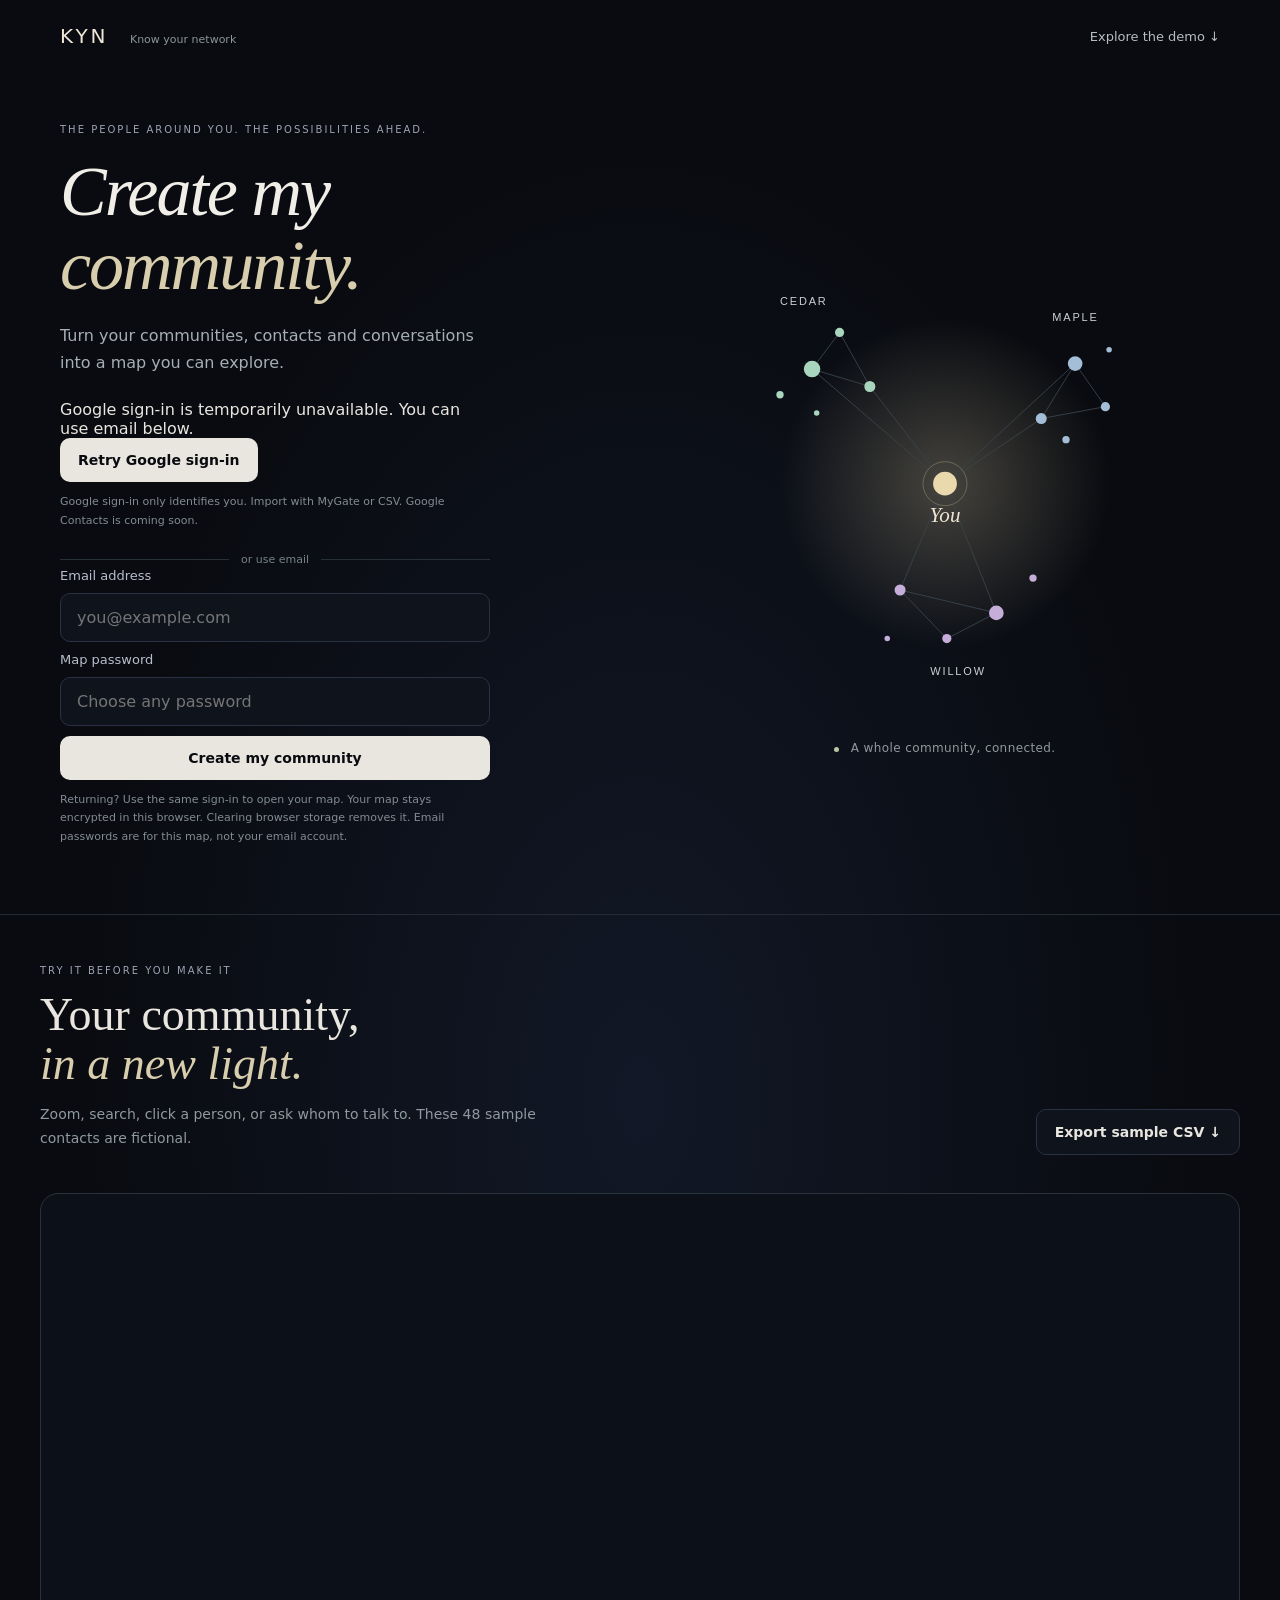
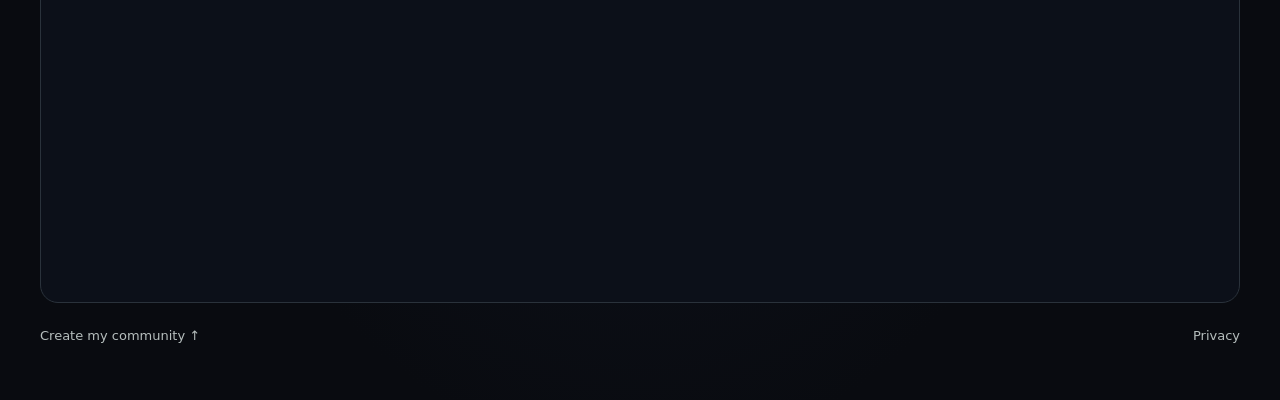
==== commit 856d2c15: "Update index.html" ====
--- a/index.html
+++ b/index.html
@@ -78,9 +78,6 @@
         <button class="source" data-source="LINKEDIN">
           <strong>LinkedIn</strong><span>Official connections.csv export</span>
         </button>
-        <button class="source" data-source="TELEGRAM">
-          <strong>Telegram</strong><span>Telegram Desktop JSON export</span>
-        </button>
         <button class="source" data-source="CSV">
           <strong>Import from CSV</strong><span>Upload and match your columns</span>
         </button>
